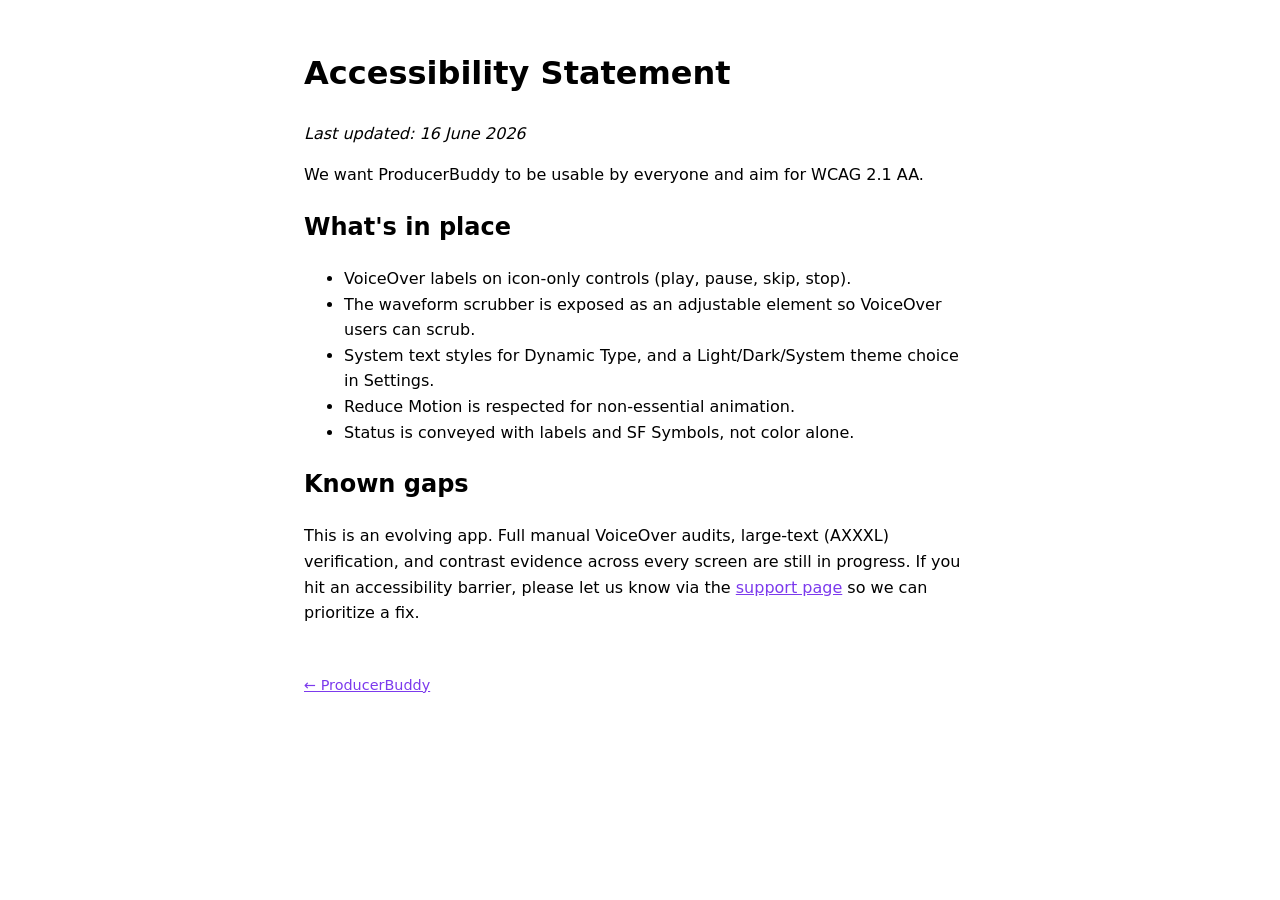
==== docs/accessibility.html @ 7dc9dfc6 "Add ship-discipline scaffolding: infra, specs, settings, a11y pass Phase 0/1 infra: - SwiftLint conf" ====
<!DOCTYPE html>
<html lang="en">
<head>
  <meta charset="utf-8">
  <meta name="viewport" content="width=device-width, initial-scale=1">
  <title>ProducerBuddy — Accessibility</title>
  <style>
    :root { color-scheme: light dark; }
    body { font-family: -apple-system, system-ui, sans-serif; max-width: 42rem;
           margin: 3rem auto; padding: 0 1.25rem; line-height: 1.6; }
    a { color: #7c3aed; }
    footer { margin-top: 3rem; color: #888; font-size: .9rem; }
  </style>
</head>
<body>
  <h1>Accessibility Statement</h1>
  <p><em>Last updated: 16 June 2026</em></p>

  <p>We want ProducerBuddy to be usable by everyone and aim for WCAG 2.1 AA.</p>

  <h2>What's in place</h2>
  <ul>
    <li>VoiceOver labels on icon-only controls (play, pause, skip, stop).</li>
    <li>The waveform scrubber is exposed as an adjustable element so VoiceOver
        users can scrub.</li>
    <li>System text styles for Dynamic Type, and a Light/Dark/System theme
        choice in Settings.</li>
    <li>Reduce Motion is respected for non-essential animation.</li>
    <li>Status is conveyed with labels and SF Symbols, not color alone.</li>
  </ul>

  <h2>Known gaps</h2>
  <p>This is an evolving app. Full manual VoiceOver audits, large-text
     (AXXXL) verification, and contrast evidence across every screen are still in
     progress. If you hit an accessibility barrier, please let us know via the
     <a href="support.html">support page</a> so we can prioritize a fix.</p>

  <footer><a href="index.html">← ProducerBuddy</a></footer>
</body>
</html>
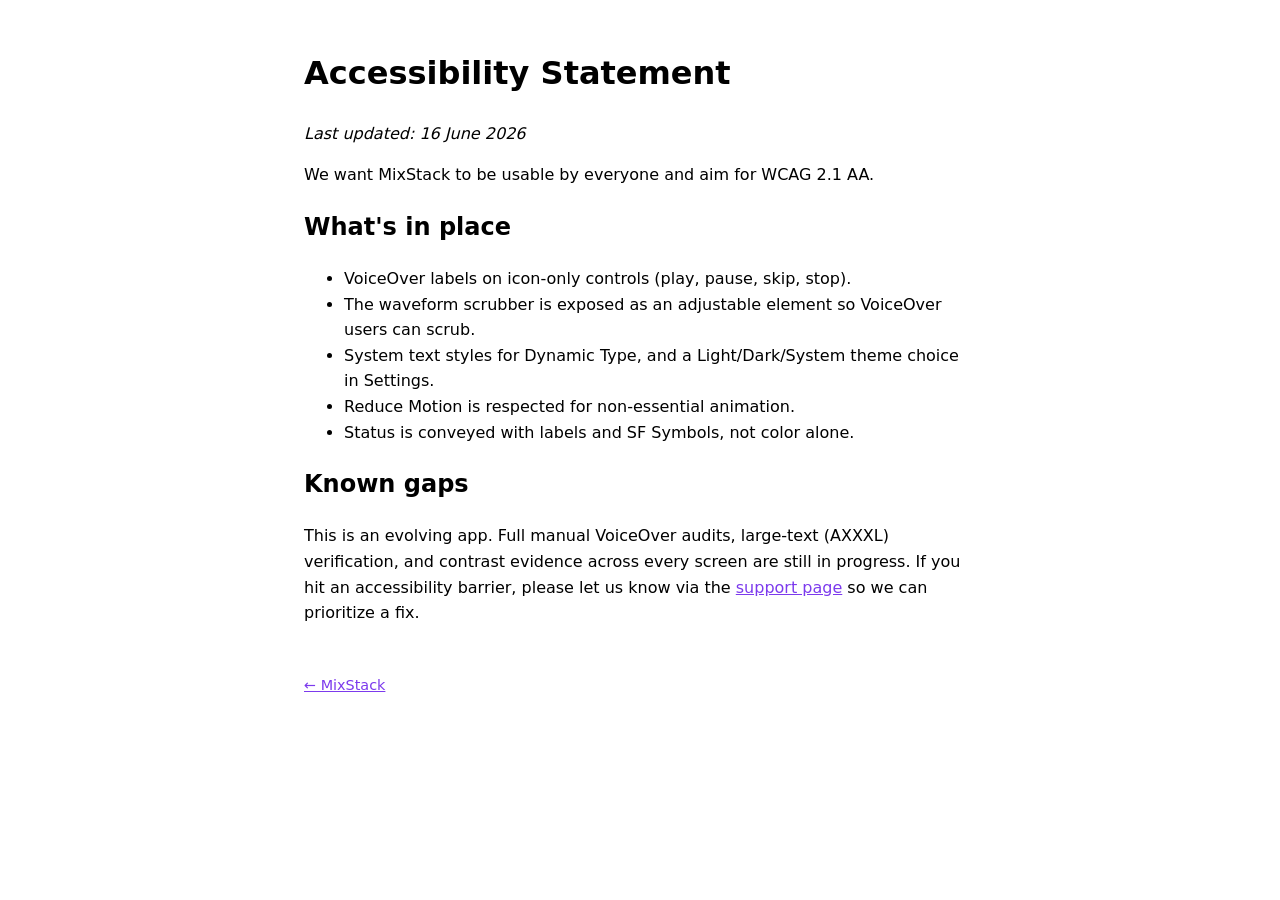
==== commit 99edbf61: "Rebrand ProducerBuddy to MixStack and update project configuration. Renames the app target, bundle I" ====
--- a/docs/accessibility.html
+++ b/docs/accessibility.html
@@ -3,7 +3,7 @@
 <head>
   <meta charset="utf-8">
   <meta name="viewport" content="width=device-width, initial-scale=1">
-  <title>ProducerBuddy — Accessibility</title>
+  <title>MixStack — Accessibility</title>
   <style>
     :root { color-scheme: light dark; }
     body { font-family: -apple-system, system-ui, sans-serif; max-width: 42rem;
@@ -16,7 +16,7 @@
   <h1>Accessibility Statement</h1>
   <p><em>Last updated: 16 June 2026</em></p>
 
-  <p>We want ProducerBuddy to be usable by everyone and aim for WCAG 2.1 AA.</p>
+  <p>We want MixStack to be usable by everyone and aim for WCAG 2.1 AA.</p>
 
   <h2>What's in place</h2>
   <ul>
@@ -35,6 +35,6 @@
      progress. If you hit an accessibility barrier, please let us know via the
      <a href="support.html">support page</a> so we can prioritize a fix.</p>
 
-  <footer><a href="index.html">← ProducerBuddy</a></footer>
+  <footer><a href="index.html">← MixStack</a></footer>
 </body>
 </html>
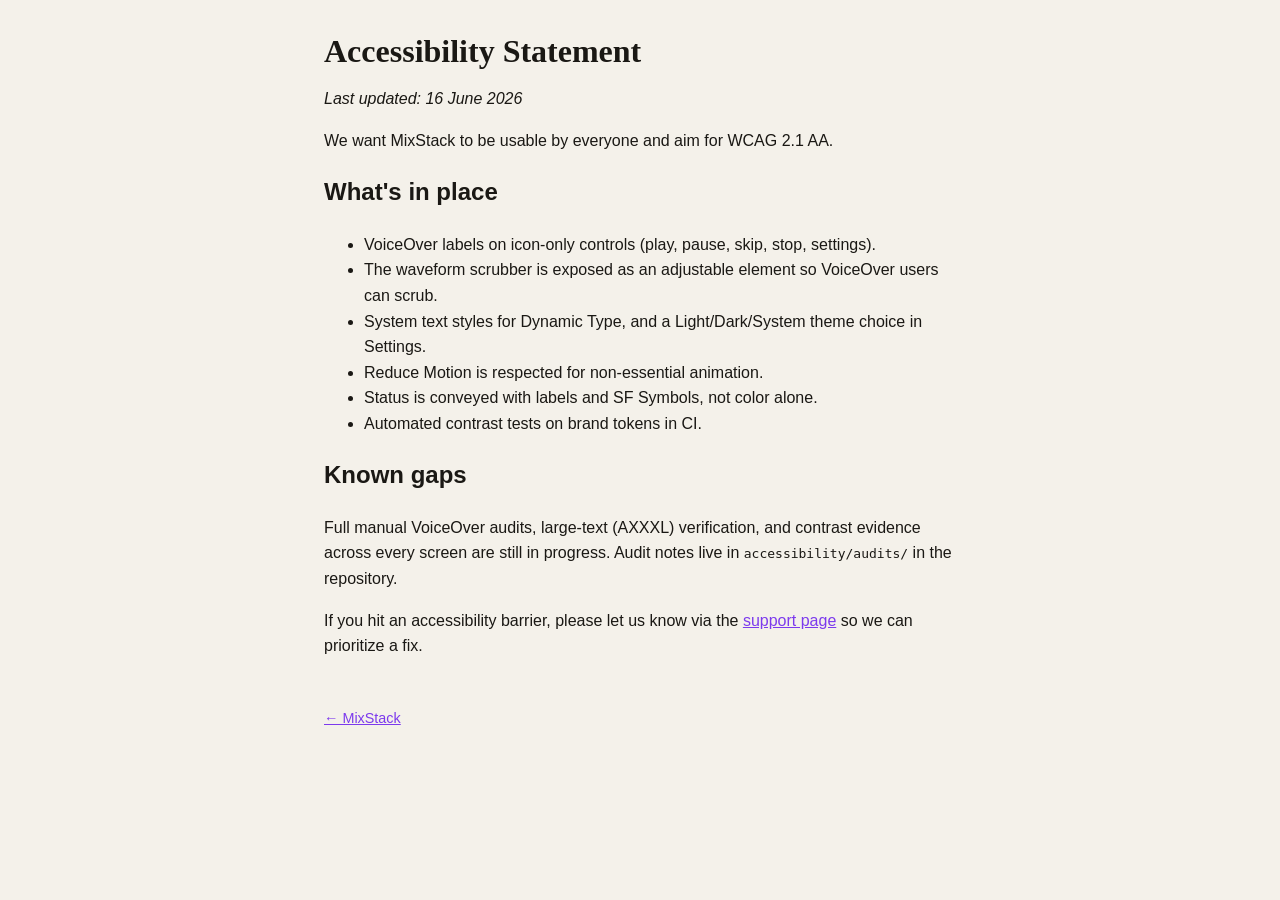
==== commit c0599661: "Polish GitHub Pages docs and add platform parity specs. Shared site stylesheet, updated legal pages," ====
--- a/docs/accessibility.html
+++ b/docs/accessibility.html
@@ -4,37 +4,35 @@
   <meta charset="utf-8">
   <meta name="viewport" content="width=device-width, initial-scale=1">
   <title>MixStack — Accessibility</title>
-  <style>
-    :root { color-scheme: light dark; }
-    body { font-family: -apple-system, system-ui, sans-serif; max-width: 42rem;
-           margin: 3rem auto; padding: 0 1.25rem; line-height: 1.6; }
-    a { color: #7c3aed; }
-    footer { margin-top: 3rem; color: #888; font-size: .9rem; }
-  </style>
+  <link rel="stylesheet" href="assets/style.css">
 </head>
 <body>
-  <h1>Accessibility Statement</h1>
-  <p><em>Last updated: 16 June 2026</em></p>
+  <main>
+    <h1>Accessibility Statement</h1>
+    <p><em>Last updated: 16 June 2026</em></p>
 
-  <p>We want MixStack to be usable by everyone and aim for WCAG 2.1 AA.</p>
+    <p>We want MixStack to be usable by everyone and aim for WCAG 2.1 AA.</p>
 
-  <h2>What's in place</h2>
-  <ul>
-    <li>VoiceOver labels on icon-only controls (play, pause, skip, stop).</li>
-    <li>The waveform scrubber is exposed as an adjustable element so VoiceOver
-        users can scrub.</li>
-    <li>System text styles for Dynamic Type, and a Light/Dark/System theme
-        choice in Settings.</li>
-    <li>Reduce Motion is respected for non-essential animation.</li>
-    <li>Status is conveyed with labels and SF Symbols, not color alone.</li>
-  </ul>
+    <h2>What's in place</h2>
+    <ul>
+      <li>VoiceOver labels on icon-only controls (play, pause, skip, stop, settings).</li>
+      <li>The waveform scrubber is exposed as an adjustable element so VoiceOver
+          users can scrub.</li>
+      <li>System text styles for Dynamic Type, and a Light/Dark/System theme
+          choice in Settings.</li>
+      <li>Reduce Motion is respected for non-essential animation.</li>
+      <li>Status is conveyed with labels and SF Symbols, not color alone.</li>
+      <li>Automated contrast tests on brand tokens in CI.</li>
+    </ul>
 
-  <h2>Known gaps</h2>
-  <p>This is an evolving app. Full manual VoiceOver audits, large-text
-     (AXXXL) verification, and contrast evidence across every screen are still in
-     progress. If you hit an accessibility barrier, please let us know via the
-     <a href="support.html">support page</a> so we can prioritize a fix.</p>
+    <h2>Known gaps</h2>
+    <p>Full manual VoiceOver audits, large-text (AXXXL) verification, and contrast
+       evidence across every screen are still in progress. Audit notes live in
+       <code>accessibility/audits/</code> in the repository.</p>
+    <p>If you hit an accessibility barrier, please let us know via the
+       <a href="support.html">support page</a> so we can prioritize a fix.</p>
 
-  <footer><a href="index.html">← MixStack</a></footer>
+    <footer><a href="index.html">← MixStack</a></footer>
+  </main>
 </body>
 </html>
--- a/docs/assets/style.css
+++ b/docs/assets/style.css
@@ -0,0 +1,92 @@
+:root {
+  color-scheme: light dark;
+  --text: #1a1814;
+  --muted: #5c574e;
+  --bg: #f4f1ea;
+  --card: #fffdf8;
+  --link: #7c3aed;
+  --border: #d4cfc4;
+  --accent: #7c3aed;
+}
+
+@media (prefers-color-scheme: dark) {
+  :root {
+    --text: #e8e5dc;
+    --muted: #9a978c;
+    --bg: #0b0c0f;
+    --card: #15171e;
+    --link: #9f67ff;
+    --border: #2a2d38;
+    --accent: #9f67ff;
+  }
+}
+
+* {
+  box-sizing: border-box;
+}
+
+body {
+  margin: 0;
+  font-family: -apple-system, BlinkMacSystemFont, "Segoe UI", Roboto, Helvetica, Arial, sans-serif;
+  line-height: 1.6;
+  color: var(--text);
+  background: var(--bg);
+}
+
+main {
+  max-width: 42rem;
+  margin: 0 auto;
+  padding: 2rem 1.25rem 3rem;
+}
+
+header {
+  margin-bottom: 2rem;
+  padding-bottom: 1rem;
+  border-bottom: 1px solid var(--border);
+}
+
+h1 {
+  font-family: ui-serif, "New York", Georgia, serif;
+  font-size: 2rem;
+  line-height: 1.2;
+  margin: 0 0 0.25rem;
+}
+
+.subtitle {
+  margin: 0;
+  color: var(--muted);
+  font-size: 0.95rem;
+}
+
+nav {
+  margin-top: 1rem;
+  font-size: 0.9rem;
+}
+
+nav a {
+  color: var(--link);
+  text-decoration: none;
+  margin-right: 1rem;
+}
+
+nav a:hover {
+  text-decoration: underline;
+}
+
+.card {
+  background: var(--card);
+  border: 1px solid var(--border);
+  border-radius: 10px;
+  padding: 1rem 1.25rem;
+  margin: 1.5rem 0;
+}
+
+footer {
+  margin-top: 3rem;
+  color: var(--muted);
+  font-size: 0.9rem;
+}
+
+a {
+  color: var(--link);
+}
